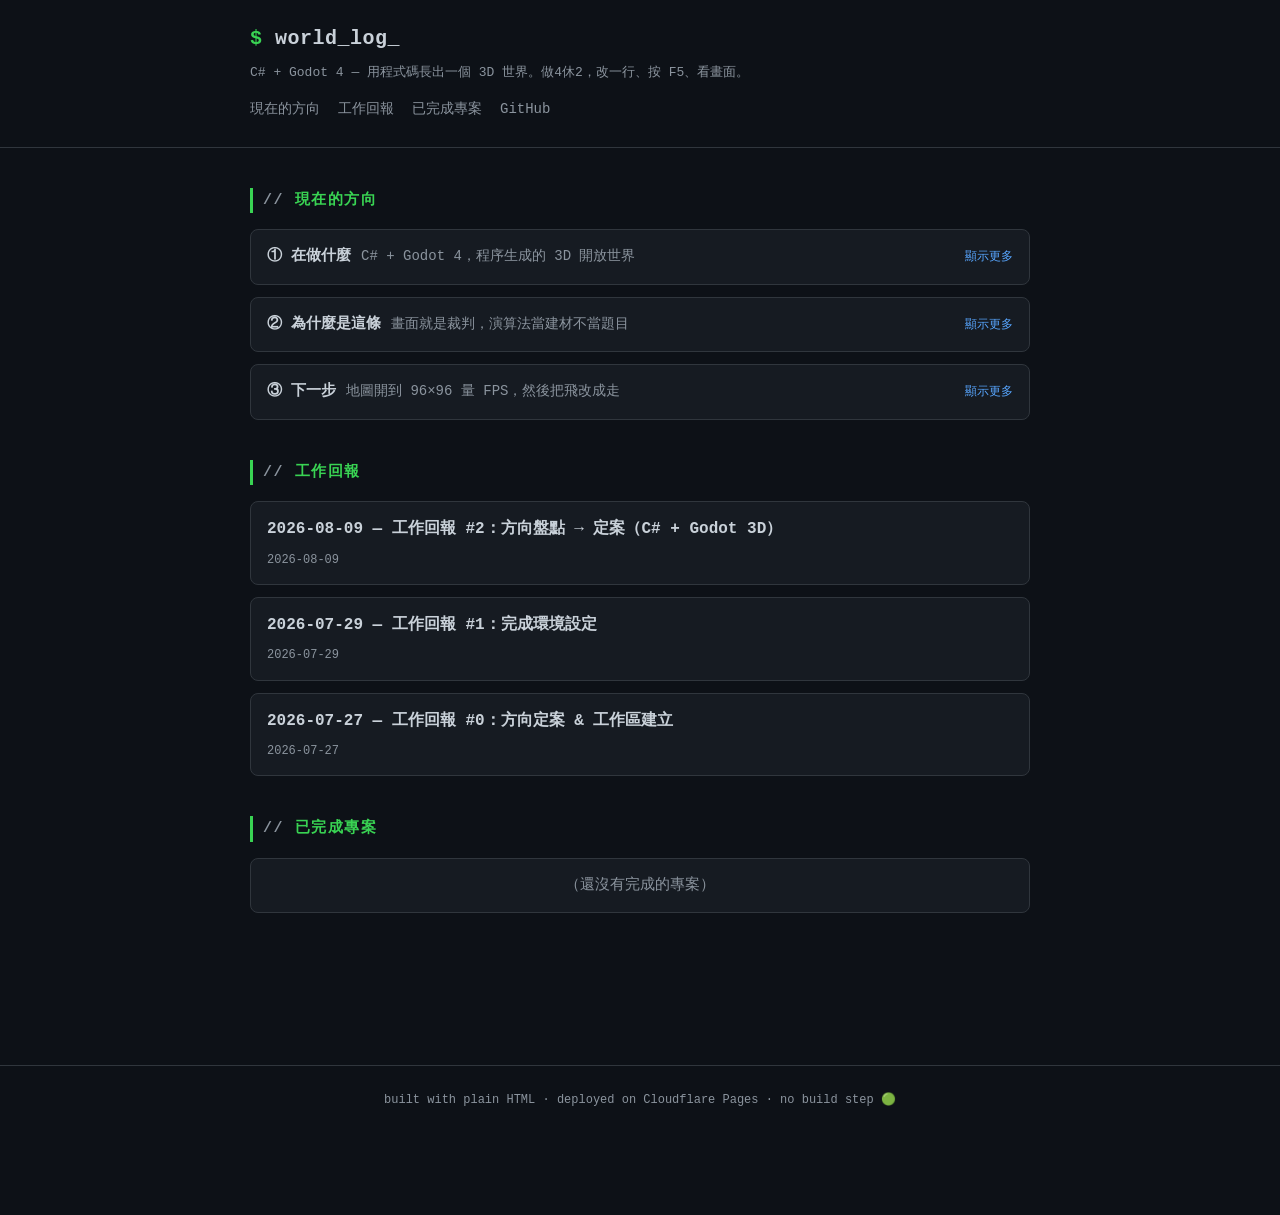
==== index.html @ 84ee912f "init: world_log 工作回報站" ====
<!DOCTYPE html>
<html lang="zh-Hant">
<head>
  <meta charset="utf-8">
  <meta name="viewport" content="width=device-width, initial-scale=1">
  <title>工作回報 · C# + Godot 3D</title>
  <meta name="description" content="C# + Godot 4 做程序生成的 3D 開放世界。做4休2，世界用程式碼長出來，改一行按 F5 就看得到。">
  <link rel="stylesheet" href="assets/style.css">
</head>
<body>

<header class="site">
  <div class="wrap">
    <a class="brand" href="index.html"><span class="prompt">$</span> world_log<span class="blink">_</span></a>
    <div class="tagline">C# + Godot 4 — 用程式碼長出一個 3D 世界。做4休2，改一行、按 F5、看畫面。</div>
    <nav class="site">
      <a href="#now">現在的方向</a>
      <a href="#weekly">工作回報</a>
      <a href="#writeups">已完成專案</a>
      <a href="https://github.com/anixwindy" target="_blank" rel="noopener">GitHub</a>
    </nav>
  </div>
</header>

<main class="wrap">

  <section id="now">
    <h2 class="section">現在的方向</h2>
    <ul class="posts">

      <li>
        <details>
          <summary>
            <span class="now-title">① 在做什麼</span>
            <span class="now-lead">C# + Godot 4，程序生成的 3D 開放世界</span>
          </summary>
          <div class="now-body">
            <div class="post-meta">
              <span class="date">2026-08-09 定案</span>
              <span class="tag">C#</span>
              <span class="tag">Godot 4.7</span>
              <span class="tag">程序生成</span>
            </div>
            <ul>
              <li>世界由程式碼生出來，不用滑鼠擺 —— 場景檔裡只有一個空節點，地形／光照全在 <code>_Ready()</code> 長出來</li>
              <li>日常只開 Visual Studio：寫 <code>World.cs</code> → F5 → 看畫面。Godot 只是被叫起來的執行檔</li>
              <li>目前進度：<code>FastNoiseLite</code> fBm 生成 32×32 地形、自由飛行相機、方向鍵即時轉太陽</li>
            </ul>
          </div>
        </details>
      </li>

      <li>
        <details>
          <summary>
            <span class="now-title">② 為什麼是這條</span>
            <span class="now-lead">畫面就是裁判，演算法當建材不當題目</span>
          </summary>
          <div class="now-body">
            <ul>
              <li><strong>3D 的視覺品質來自光照／材質／後處理，那是程式，不是手繪。</strong>對不會畫畫的人，3D 比 2D 友善</li>
              <li>程序生成是純演算法（噪聲、fBm、生態規則、尋路），但產出的是世界不是分數 —— 演算法當建材，不當題目</li>
              <li>數學自學「沒有裁判」的問題在這裡自動消失：<strong>畫面就是裁判</strong>，跑不跑得動、好不好看，眼睛直接判</li>
            </ul>
          </div>
        </details>
      </li>

      <li>
        <details>
          <summary>
            <span class="now-title">③ 下一步</span>
            <span class="now-lead">地圖開到 96×96 量 FPS，然後把飛改成走</span>
          </summary>
          <div class="now-body">
            <ul>
              <li>地圖從 32×32 開到 96×96，量 FPS。<strong>預期會卡 —— 先感受一次「變慢」，之後學最佳化才有意義</strong></li>
              <li>卡了就把 1024 個獨立 <code>MeshInstance3D</code> 換成 <code>MultiMeshInstance3D</code>，改前／改後 FPS 記進差分帳本</li>
              <li>把「飛」換成「走」：加 <code>CharacterBody3D</code> + 碰撞，變成真的站在地形上的第一人稱</li>
            </ul>
          </div>
        </details>
      </li>

    </ul>
  </section>

  <section id="weekly">
    <h2 class="section">工作回報</h2>
    <ul class="posts" id="weekly-list">
      <li class="status">載入中…</li>
    </ul>
  </section>

  <section id="writeups">
    <h2 class="section">已完成專案</h2>
    <ul class="posts" id="writeup-list">
      <li class="status">載入中…</li>
    </ul>
  </section>

</main>

<footer class="site">
  <div class="wrap">built with plain HTML · deployed on Cloudflare Pages · no build step 🟢</div>
</footer>

<script src="assets/app.js"></script>
</body>
</html>
---- assets/style.css ----
/* ---- 主題變數 ---- */
:root {
  --bg:        #0d1117;
  --bg-soft:   #161b22;
  --border:    #30363d;
  --fg:        #c9d1d9;
  --fg-dim:    #8b949e;
  --accent:    #39d353;   /* 終端綠 */
  --accent-2:  #58a6ff;   /* 連結藍 */
  --danger:    #f85149;
  --mono: ui-monospace, "Cascadia Code", "JetBrains Mono", "Consolas", monospace;
}

* { box-sizing: border-box; }

html { scroll-behavior: smooth; }

body {
  margin: 0;
  background: var(--bg);
  color: var(--fg);
  font-family: var(--mono);
  line-height: 1.7;
  font-size: 15px;
  -webkit-font-smoothing: antialiased;
}

.wrap {
  max-width: 820px;
  margin: 0 auto;
  padding: 0 20px 80px;
}

/* ---- 頁首 ---- */
header.site {
  border-bottom: 1px solid var(--border);
  margin-bottom: 32px;
  padding: 22px 0;
}
header.site .wrap { padding-bottom: 0; }
.brand {
  font-size: 20px;
  font-weight: 700;
  color: var(--fg);
  text-decoration: none;
  letter-spacing: .5px;
}
.brand .prompt { color: var(--accent); }
.tagline { color: var(--fg-dim); font-size: 13px; margin-top: 6px; }
nav.site { margin-top: 14px; display: flex; gap: 18px; flex-wrap: wrap; }
nav.site a {
  color: var(--fg-dim);
  text-decoration: none;
  font-size: 14px;
  padding-bottom: 2px;
  border-bottom: 1px solid transparent;
}
nav.site a:hover { color: var(--accent); border-bottom-color: var(--accent); }

/* ---- 區塊標題 ---- */
h2.section {
  color: var(--accent);
  font-size: 15px;
  text-transform: uppercase;
  letter-spacing: 1.5px;
  border-left: 3px solid var(--accent);
  padding-left: 10px;
  margin: 40px 0 16px;
}
h2.section::before { content: "// "; color: var(--fg-dim); }

/* ---- 文章清單 ---- */
ul.posts { list-style: none; padding: 0; margin: 0; }
ul.posts li {
  border: 1px solid var(--border);
  border-radius: 8px;
  background: var(--bg-soft);
  padding: 14px 16px;
  margin-bottom: 12px;
  transition: border-color .15s, transform .1s;
}
ul.posts li:hover { border-color: var(--accent-2); transform: translateX(3px); }
ul.posts a { color: var(--fg); text-decoration: none; font-weight: 600; font-size: 16px; }
ul.posts a:hover { color: var(--accent-2); }
.post-meta { color: var(--fg-dim); font-size: 12px; margin-top: 6px; display: flex; gap: 10px; flex-wrap: wrap; }
.tag {
  background: rgba(57,211,83,.12);
  color: var(--accent);
  border: 1px solid rgba(57,211,83,.3);
  border-radius: 4px;
  padding: 1px 7px;
  font-size: 11px;
}
.date { font-variant-numeric: tabular-nums; }

/* ---- 文章內文（markdown 渲染後） ---- */
article.post h1 { font-size: 26px; color: var(--fg); border-bottom: 1px solid var(--border); padding-bottom: 10px; }
article.post h2 { font-size: 20px; color: var(--accent); margin-top: 34px; }
article.post h3 { font-size: 16px; color: var(--accent-2); }
article.post a { color: var(--accent-2); }
article.post p, article.post li { color: var(--fg); }
article.post code {
  background: var(--bg-soft);
  border: 1px solid var(--border);
  border-radius: 4px;
  padding: 1px 6px;
  font-size: 13px;
}
article.post pre {
  background: #010409;
  border: 1px solid var(--border);
  border-radius: 8px;
  padding: 16px;
  overflow-x: auto;
}
article.post pre code { background: none; border: none; padding: 0; font-size: 13px; line-height: 1.6; }
article.post blockquote {
  border-left: 3px solid var(--fg-dim);
  margin: 16px 0;
  padding: 4px 16px;
  color: var(--fg-dim);
  background: var(--bg-soft);
  border-radius: 0 6px 6px 0;
}
article.post table { border-collapse: collapse; width: 100%; margin: 16px 0; font-size: 14px; }
article.post th, article.post td { border: 1px solid var(--border); padding: 8px 12px; text-align: left; }
article.post th { background: var(--bg-soft); color: var(--accent); }
article.post hr { border: none; border-top: 1px solid var(--border); margin: 32px 0; }
article.post img { max-width: 100%; border-radius: 6px; }

.back { display: inline-block; margin-bottom: 24px; color: var(--fg-dim); text-decoration: none; font-size: 14px; }
.back:hover { color: var(--accent); }

/* ---- 載入 / 錯誤狀態 ---- */
.status { color: var(--fg-dim); padding: 40px 0; text-align: center; }
.status.error { color: var(--danger); }

/* ---- 現在的方向（收合，用原生 details，零 JS） ---- */
#now summary {
  list-style: none;                 /* 拿掉瀏覽器預設三角形 */
  cursor: pointer;
  display: flex;
  align-items: baseline;
  gap: 10px;
  flex-wrap: wrap;
}
#now summary::-webkit-details-marker { display: none; }
#now summary::after {
  content: "顯示更多";
  margin-left: auto;
  color: var(--accent-2);
  font-size: 12px;
  white-space: nowrap;
}
#now details[open] summary::after { content: "收合"; }

.now-title { color: var(--fg); font-weight: 700; font-size: 15px; white-space: nowrap; }
.now-lead  { color: var(--fg-dim); font-size: 14px; }

.now-body { color: var(--fg-dim); font-size: 14px; margin-top: 12px; }
.now-body ul { margin: 8px 0 0; padding-left: 18px; }
.now-body li { margin-bottom: 5px; }
.now-body .post-meta { margin: 0 0 4px; }
.now-body code {
  background: var(--bg); border: 1px solid var(--border);
  border-radius: 4px; padding: 1px 5px; font-size: 12px; color: var(--accent);
}

/* ---- 頁尾 ---- */
footer.site { border-top: 1px solid var(--border); margin-top: 60px; padding: 24px 0; color: var(--fg-dim); font-size: 12px; text-align: center; }

.blink { animation: blink 1.1s step-end infinite; }
@keyframes blink { 50% { opacity: 0; } }
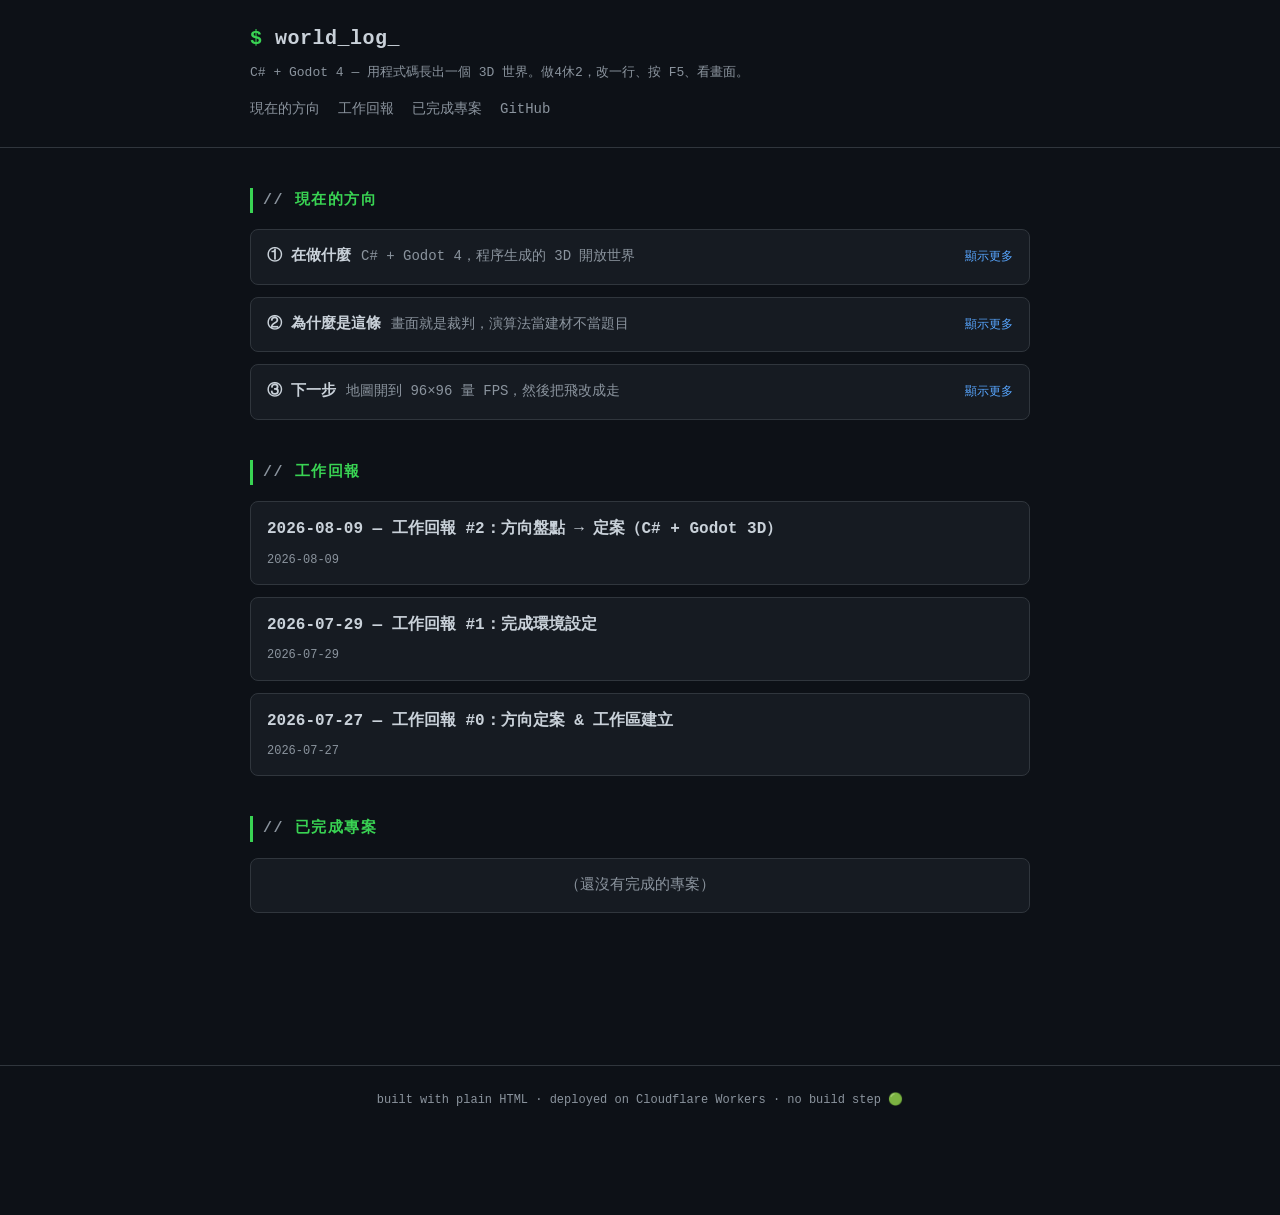
==== commit c5e92e2d: "site: 頁尾 Cloudflare Pages 改為 Workers Co-Authored-By: Claude Opus 5 (1M context) <noreply@anthropic.c" ====
--- a/index.html
+++ b/index.html
@@ -102,7 +102,7 @@
 </main>
 
 <footer class="site">
-  <div class="wrap">built with plain HTML · deployed on Cloudflare Pages · no build step 🟢</div>
+  <div class="wrap">built with plain HTML · deployed on Cloudflare Workers · no build step 🟢</div>
 </footer>
 
 <script src="assets/app.js"></script>
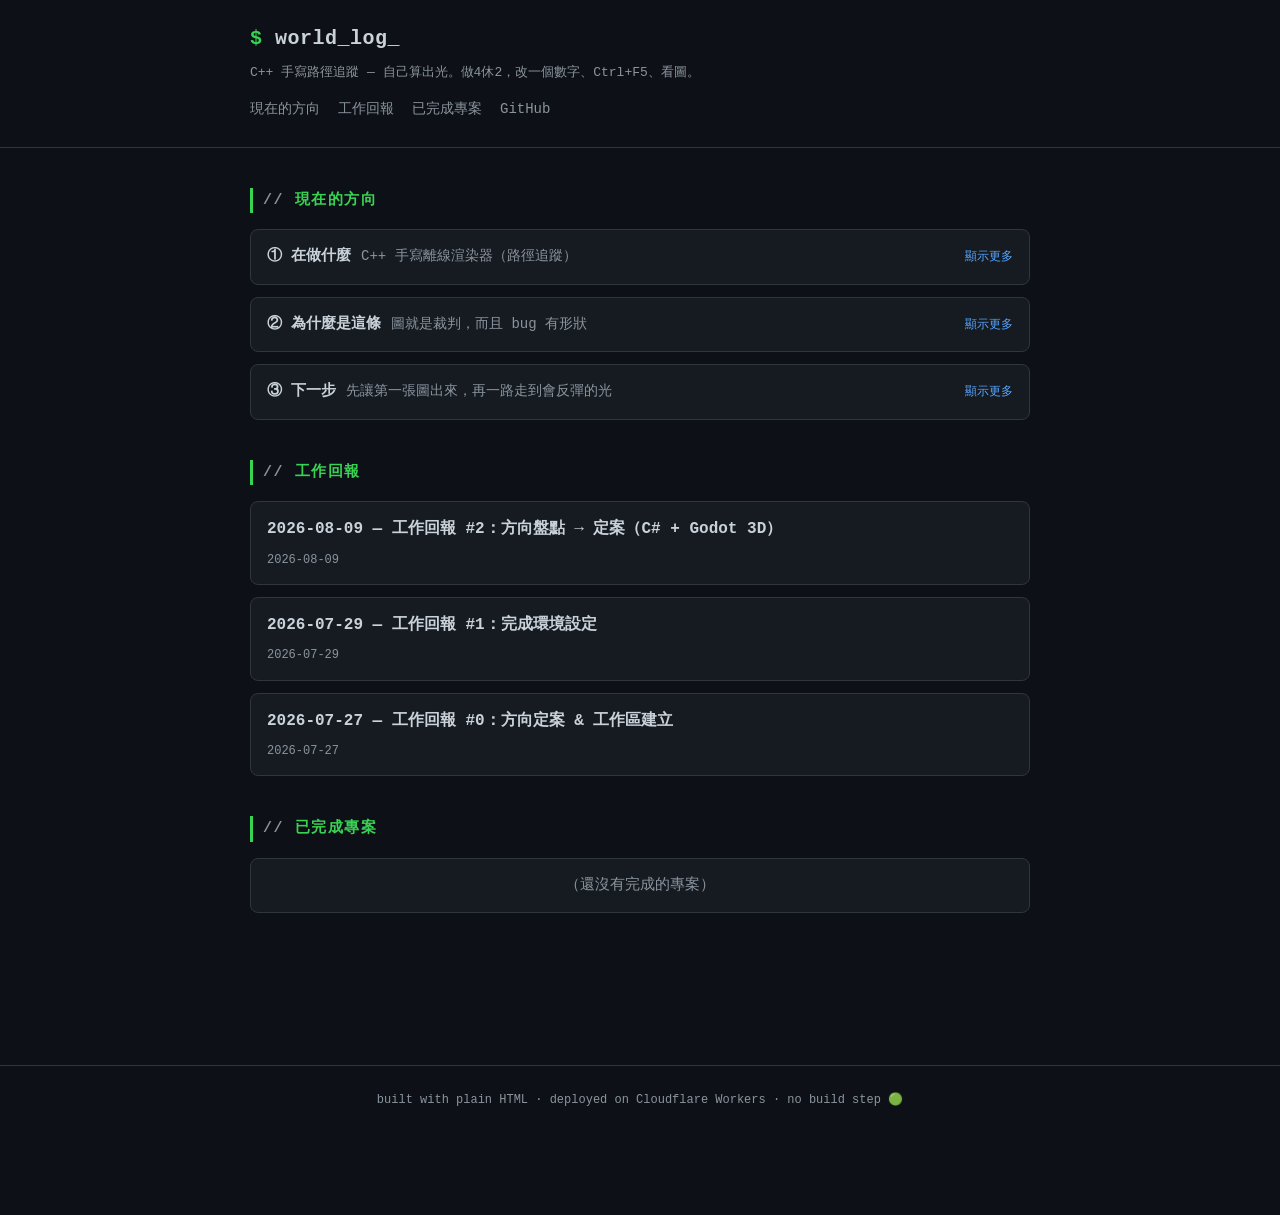
==== commit 74b7406e: "log: update 週五 2026/08/14" ====
--- a/index.html
+++ b/index.html
@@ -3,8 +3,8 @@
 <head>
   <meta charset="utf-8">
   <meta name="viewport" content="width=device-width, initial-scale=1">
-  <title>工作回報 · C# + Godot 3D</title>
-  <meta name="description" content="C# + Godot 4 做程序生成的 3D 開放世界。做4休2，世界用程式碼長出來，改一行按 F5 就看得到。">
+  <title>工作回報 · C++ 離線渲染</title>
+  <meta name="description" content="C++ 手寫路徑追蹤渲染器，自己算出光。做4休2，改一個數字、Ctrl+F5、看圖。">
   <link rel="stylesheet" href="assets/style.css">
 </head>
 <body>
@@ -12,7 +12,7 @@
 <header class="site">
   <div class="wrap">
     <a class="brand" href="index.html"><span class="prompt">$</span> world_log<span class="blink">_</span></a>
-    <div class="tagline">C# + Godot 4 — 用程式碼長出一個 3D 世界。做4休2，改一行、按 F5、看畫面。</div>
+    <div class="tagline">C++ 手寫路徑追蹤 — 自己算出光。做4休2，改一個數字、Ctrl+F5、看圖。</div>
     <nav class="site">
       <a href="#now">現在的方向</a>
       <a href="#weekly">工作回報</a>
@@ -32,19 +32,20 @@
         <details>
           <summary>
             <span class="now-title">① 在做什麼</span>
-            <span class="now-lead">C# + Godot 4，程序生成的 3D 開放世界</span>
+            <span class="now-lead">C++ 手寫離線渲染器（路徑追蹤）</span>
           </summary>
           <div class="now-body">
             <div class="post-meta">
-              <span class="date">2026-08-09 定案</span>
-              <span class="tag">C#</span>
-              <span class="tag">Godot 4.7</span>
-              <span class="tag">程序生成</span>
+              <span class="date">2026-08-14 定案</span>
+              <span class="tag">C++</span>
+              <span class="tag">路徑追蹤</span>
+              <span class="tag">離線渲染</span>
             </div>
             <ul>
-              <li>世界由程式碼生出來，不用滑鼠擺 —— 場景檔裡只有一個空節點，地形／光照全在 <code>_Ready()</code> 長出來</li>
-              <li>日常只開 Visual Studio：寫 <code>World.cs</code> → F5 → 看畫面。Godot 只是被叫起來的執行檔</li>
-              <li>目前進度：<code>FastNoiseLite</code> fBm 生成 32×32 地形、自由飛行相機、方向鍵即時轉太陽</li>
+              <li>一切都是自己寫的 —— 從 <code>main()</code> 開始，最外層迴圈是自己的 <code>for y / for x</code>。沒有引擎、沒有框架、沒有「等別人來呼叫我」</li>
+              <li>零依賴 —— 一個 <code>.cpp</code> 加一個單檔頭圖片輸出庫。不裝 CMake、不裝 vcpkg，一次只加一樣東西</li>
+              <li>日常只開 Visual Studio：寫 <code>Renderer.cpp</code> → <code>Ctrl+F5</code> → 看 <code>out.png</code></li>
+              <li>目前進度：環境架設中，第一張圖還沒出來</li>
             </ul>
           </div>
         </details>
@@ -54,13 +55,14 @@
         <details>
           <summary>
             <span class="now-title">② 為什麼是這條</span>
-            <span class="now-lead">畫面就是裁判，演算法當建材不當題目</span>
+            <span class="now-lead">圖就是裁判，而且 bug 有形狀</span>
           </summary>
           <div class="now-body">
             <ul>
-              <li><strong>3D 的視覺品質來自光照／材質／後處理，那是程式，不是手繪。</strong>對不會畫畫的人，3D 比 2D 友善</li>
-              <li>程序生成是純演算法（噪聲、fBm、生態規則、尋路），但產出的是世界不是分數 —— 演算法當建材，不當題目</li>
-              <li>數學自學「沒有裁判」的問題在這裡自動消失：<strong>畫面就是裁判</strong>，跑不跑得動、好不好看，眼睛直接判</li>
+              <li><strong>語言優先。</strong>C++ 是所有語言裡最喜歡的一個。排斥 C# 的真正原因是儀式性語法，還有「主迴圈不屬於自己」—— <code>_Ready()</code> 是引擎呼叫你，不是你在跑</li>
+              <li><strong>bug 有形狀。</strong>太暗＝少了 gamma；表面黑點＝射線自交；孤立亮點＝高變異數路徑；顏色整個翻掉＝RGB/BGR 寫反。<strong>錯誤可以用眼睛演繹，不必亂試</strong></li>
+              <li><strong>不做遊戲。</strong>離線渲染的主場是電影特效、動畫、工業與科學視覺化。它追求物理正確，一幀算幾小時也可以 —— 跟遊戲的 16 毫秒妥協文化是相反的價值觀</li>
+              <li><strong>又深又難，人又少。</strong>渲染方程式（Kajiya 1986）一行寫得完，整個領域四十年都在解它</li>
             </ul>
           </div>
         </details>
@@ -70,13 +72,13 @@
         <details>
           <summary>
             <span class="now-title">③ 下一步</span>
-            <span class="now-lead">地圖開到 96×96 量 FPS，然後把飛改成走</span>
+            <span class="now-lead">先讓第一張圖出來，再一路走到會反彈的光</span>
           </summary>
           <div class="now-body">
             <ul>
-              <li>地圖從 32×32 開到 96×96，量 FPS。<strong>預期會卡 —— 先感受一次「變慢」，之後學最佳化才有意義</strong></li>
-              <li>卡了就把 1024 個獨立 <code>MeshInstance3D</code> 換成 <code>MultiMeshInstance3D</code>，改前／改後 FPS 記進差分帳本</li>
-              <li>把「飛」換成「走」：加 <code>CharacterBody3D</code> + 碰撞，變成真的站在地形上的第一人稱</li>
+              <li>裝 VS 的 C++ 工作負載，跑出第一張 256×256 漸層 PNG。<strong>這一階不學渲染，只是確認「程式跑完 → 資料夾出現一張圖」這條路是通的</strong></li>
+              <li>射線與相機 → 球的求交 → 法線著色。驗收是「畫面中央出現一顆有立體感的彩色球」</li>
+              <li>真正的分水嶺在漫反射：<strong>第一次出現「沒有公式可以直接算，只能取樣很多次求平均」</strong>。柔和陰影跟地面滲上來的顏色，沒有任何一行程式碼在算它們 —— 它們自己長出來</li>
             </ul>
           </div>
         </details>
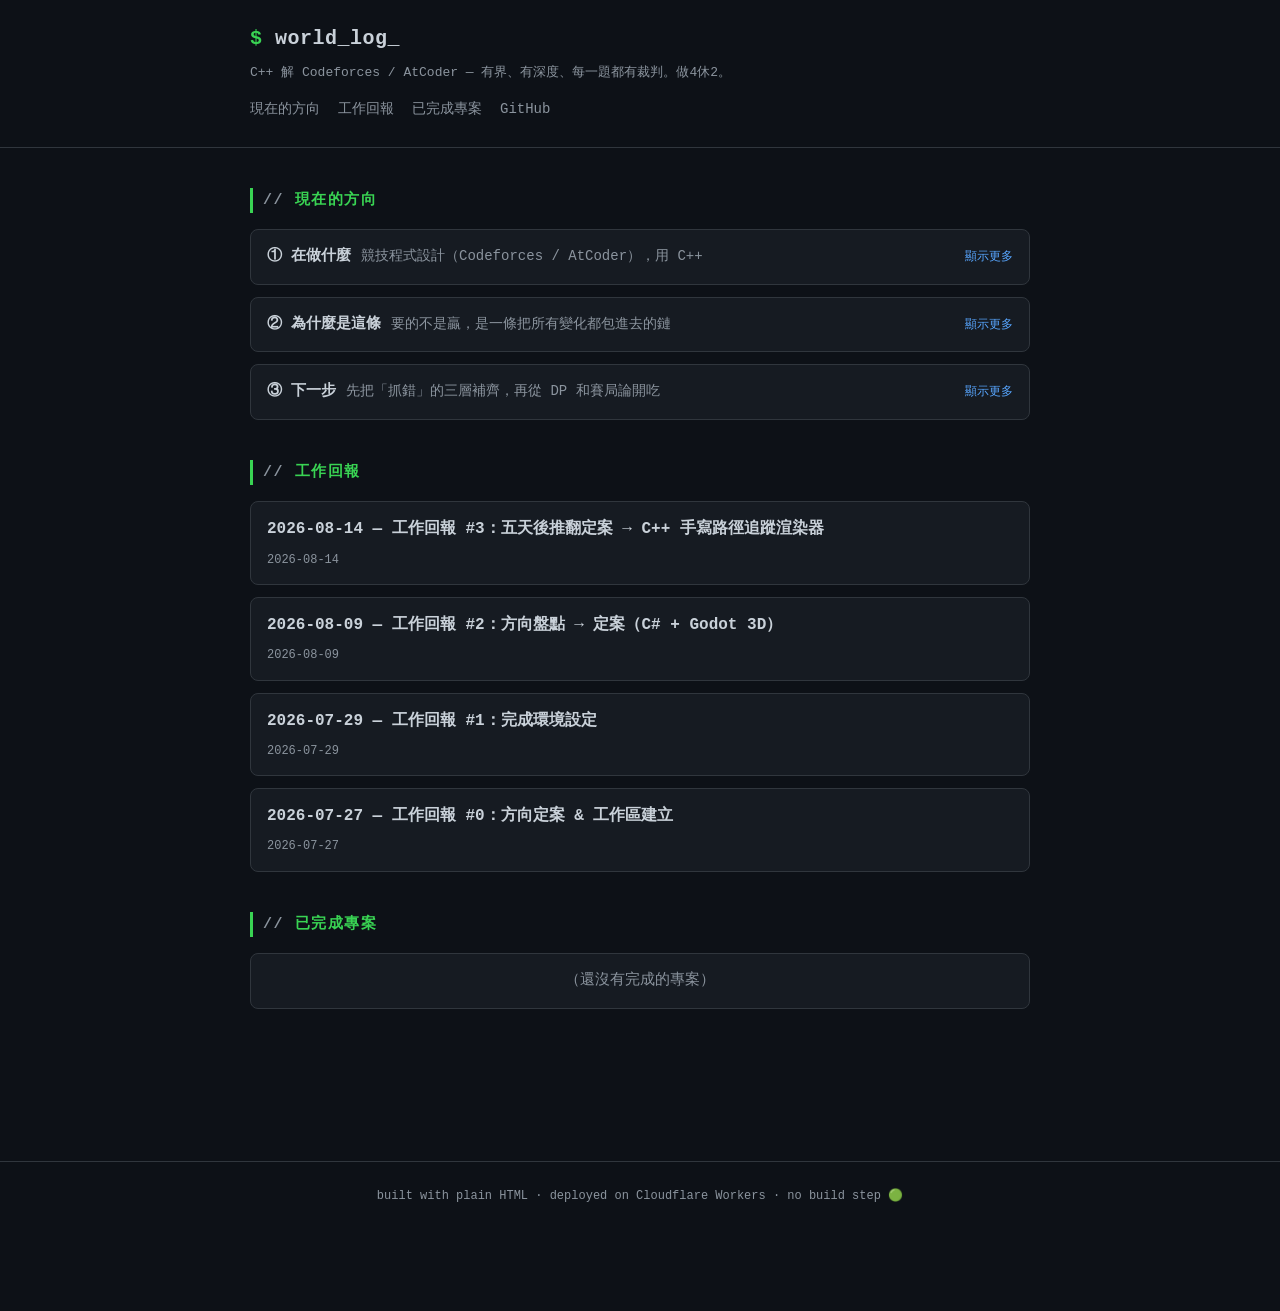
==== commit be0cecd7: "log: update 週四 2026/08/20" ====
--- a/index.html
+++ b/index.html
@@ -3,8 +3,8 @@
 <head>
   <meta charset="utf-8">
   <meta name="viewport" content="width=device-width, initial-scale=1">
-  <title>工作回報 · C++ 離線渲染</title>
-  <meta name="description" content="C++ 手寫路徑追蹤渲染器，自己算出光。做4休2，改一個數字、Ctrl+F5、看圖。">
+  <title>工作回報 · 競技程式設計</title>
+  <meta name="description" content="C++ 解 Codeforces / AtCoder。有界、有深度、每一題都有裁判。做4休2，一題一個檔，sample 綠了才算完。">
   <link rel="stylesheet" href="assets/style.css">
 </head>
 <body>
@@ -12,7 +12,7 @@
 <header class="site">
   <div class="wrap">
     <a class="brand" href="index.html"><span class="prompt">$</span> world_log<span class="blink">_</span></a>
-    <div class="tagline">C++ 手寫路徑追蹤 — 自己算出光。做4休2，改一個數字、Ctrl+F5、看圖。</div>
+    <div class="tagline">C++ 解 Codeforces / AtCoder — 有界、有深度、每一題都有裁判。做4休2。</div>
     <nav class="site">
       <a href="#now">現在的方向</a>
       <a href="#weekly">工作回報</a>
@@ -32,20 +32,21 @@
         <details>
           <summary>
             <span class="now-title">① 在做什麼</span>
-            <span class="now-lead">C++ 手寫離線渲染器（路徑追蹤）</span>
+            <span class="now-lead">競技程式設計（Codeforces / AtCoder），用 C++</span>
           </summary>
           <div class="now-body">
             <div class="post-meta">
-              <span class="date">2026-08-14 定案</span>
-              <span class="tag">C++</span>
-              <span class="tag">路徑追蹤</span>
-              <span class="tag">離線渲染</span>
+              <span class="date">2026-08-20 定案</span>
+              <span class="tag">C++20</span>
+              <span class="tag">Codeforces</span>
+              <span class="tag">AtCoder</span>
+              <span class="tag">演算法</span>
             </div>
             <ul>
-              <li>一切都是自己寫的 —— 從 <code>main()</code> 開始，最外層迴圈是自己的 <code>for y / for x</code>。沒有引擎、沒有框架、沒有「等別人來呼叫我」</li>
-              <li>零依賴 —— 一個 <code>.cpp</code> 加一個單檔頭圖片輸出庫。不裝 CMake、不裝 vcpkg，一次只加一樣東西</li>
-              <li>日常只開 Visual Studio：寫 <code>Renderer.cpp</code> → <code>Ctrl+F5</code> → 看 <code>out.png</code></li>
-              <li>目前進度：環境架設中，第一張圖還沒出來</li>
+              <li><strong>有界。</strong>一題就是一題 —— 有輸入、有輸出、有標準答案。不像開放式專案那樣沒有邊，做到哪算哪</li>
+              <li><strong>一題一個檔。</strong><code>001.cpp</code>、<code>002.cpp</code>… 丟進資料夾就自動變成一個獨立執行檔，不用管建置設定</li>
+              <li><strong>零安裝。</strong>CLion ＋ MSYS2 的 <code>g++ 15.2</code>，全部是現成的。<code>CMakeLists.txt</code> 上面六個旋鈕，其餘不用碰</li>
+              <li>目前進度：環境驗證完成，正在補「對拍」這一層。第一題還沒送出</li>
             </ul>
           </div>
         </details>
@@ -55,14 +56,14 @@
         <details>
           <summary>
             <span class="now-title">② 為什麼是這條</span>
-            <span class="now-lead">圖就是裁判，而且 bug 有形狀</span>
+            <span class="now-lead">要的不是贏，是一條把所有變化都包進去的鏈</span>
           </summary>
           <div class="now-body">
             <ul>
-              <li><strong>語言優先。</strong>C++ 是所有語言裡最喜歡的一個。排斥 C# 的真正原因是儀式性語法，還有「主迴圈不屬於自己」—— <code>_Ready()</code> 是引擎呼叫你，不是你在跑</li>
-              <li><strong>bug 有形狀。</strong>太暗＝少了 gamma；表面黑點＝射線自交；孤立亮點＝高變異數路徑；顏色整個翻掉＝RGB/BGR 寫反。<strong>錯誤可以用眼睛演繹，不必亂試</strong></li>
-              <li><strong>不做遊戲。</strong>離線渲染的主場是電影特效、動畫、工業與科學視覺化。它追求物理正確，一幀算幾小時也可以 —— 跟遊戲的 16 毫秒妥協文化是相反的價值觀</li>
-              <li><strong>又深又難，人又少。</strong>渲染方程式（Kajiya 1986）一行寫得完，整個領域四十年都在解它</li>
+              <li><strong>「鏈」。</strong>從初始狀態出發、把對手每一種回應都吸收進去、最終收束到我要的終局的那條路徑。爐石的 OTK combo、西洋棋的開局準備、1A2B 的每一次猜測 —— 都是同一個結構。在賽局論裡它有精確的名字：<strong>必勝策略</strong></li>
+              <li><strong>所以偏食是可預測的。</strong>DP（<code>f[i]</code> 由 <code>f[i-1]</code> 決定）、構造題、賽局論 —— 這三類本身就是鏈，適配度極高。線段樹那種「維護一坨東西」的題大概會覺得無聊，這一點先寫下來，之後再看準不準</li>
+              <li><strong>驗收零歧義。</strong>綠燈或紅燈，沒有「還行吧」。這正是上一條路（離線渲染）缺的東西 —— 圖好不好看是主觀的，AC 不是</li>
+              <li><strong>語言沒變。</strong>三次改方向，C++ 是唯一沒動過的那一項。這次也一樣</li>
             </ul>
           </div>
         </details>
@@ -72,13 +73,14 @@
         <details>
           <summary>
             <span class="now-title">③ 下一步</span>
-            <span class="now-lead">先讓第一張圖出來，再一路走到會反彈的光</span>
+            <span class="now-lead">先把「抓錯」的三層補齊，再從 DP 和賽局論開吃</span>
           </summary>
           <div class="now-body">
             <ul>
-              <li>裝 VS 的 C++ 工作負載，跑出第一張 256×256 漸層 PNG。<strong>這一階不學渲染，只是確認「程式跑完 → 資料夾出現一張圖」這條路是通的</strong></li>
-              <li>射線與相機 → 球的求交 → 法線著色。驗收是「畫面中央出現一顆有立體感的彩色球」</li>
-              <li>真正的分水嶺在漫反射：<strong>第一次出現「沒有公式可以直接算，只能取樣很多次求平均」</strong>。柔和陰影跟地面滲上來的顏色，沒有任何一行程式碼在算它們 —— 它們自己長出來</li>
+              <li><strong>L1 已備妥：</strong><code>-D_GLIBCXX_DEBUG</code> 讓 <code>vector</code> 越界直接報行號；<code>-ftrapv</code> 讓 <code>int</code> 溢位直接中止，不再印出一個看似正確的錯答案。<strong>這台機器沒有 sanitizer（MinGW 不附 <code>libasan</code>），所以用這兩個補</strong></li>
+              <li><strong>L2 還沒做，這是下一件事：</strong>對拍 —— 寫一個一定對但很慢的暴力版，跟正解比對隨機測資。<strong>L1 抓的是「寫錯了」，L2 抓的是「想錯了」，而後者才是 WA 的大宗</strong></li>
+              <li><strong>然後開吃：</strong>先 DP、再賽局論（Nim、SG 函數）。賽局論的整個內容就是「證明我的鏈涵蓋對手所有變化」—— 那根本是照著偏好寫的</li>
+              <li><strong>帶一個儀表板上路：</strong><code>N10</code> = 每 10 題學到幾個新名字。題庫不會空，但驚訝會空 —— 這個數字掉到 0.5 以下時就該轉型，而不是硬撐到膩</li>
             </ul>
           </div>
         </details>
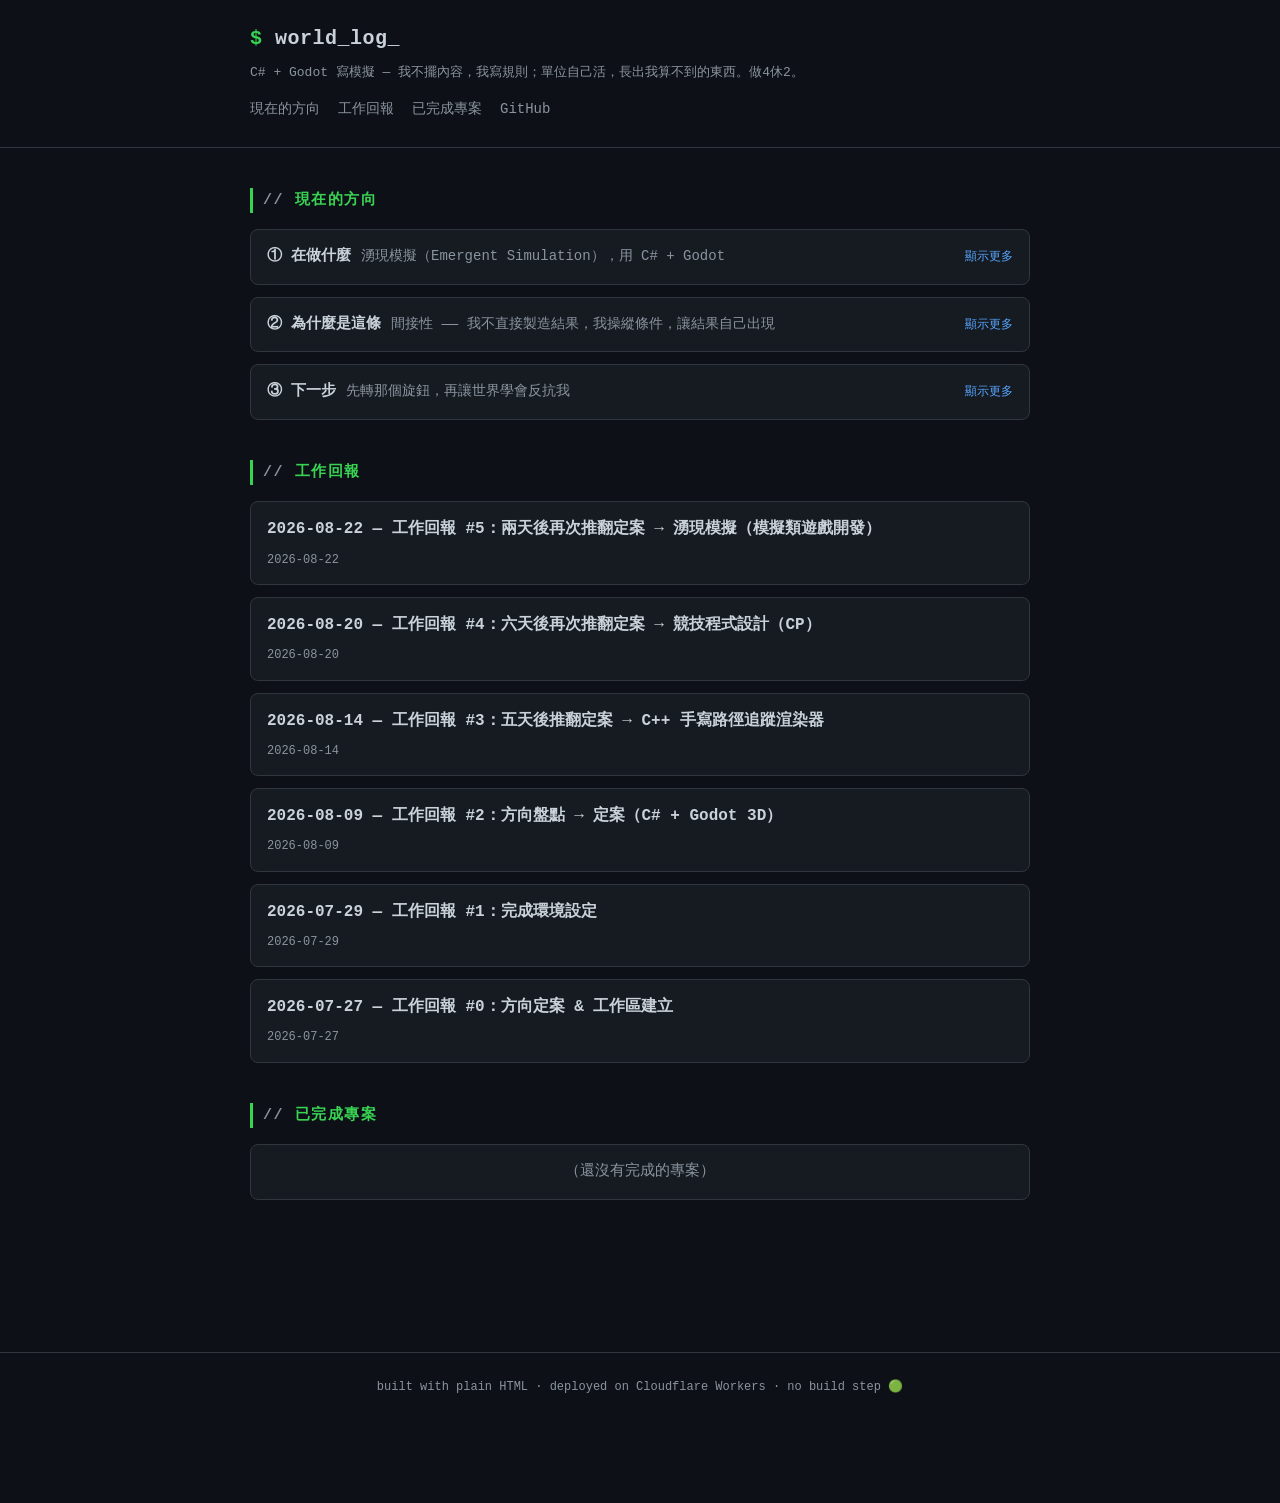
==== commit ee643e1f: "log: update 週日 2026/08/23" ====
--- a/index.html
+++ b/index.html
@@ -3,8 +3,8 @@
 <head>
   <meta charset="utf-8">
   <meta name="viewport" content="width=device-width, initial-scale=1">
-  <title>工作回報 · 競技程式設計</title>
-  <meta name="description" content="C++ 解 Codeforces / AtCoder。有界、有深度、每一題都有裁判。做4休2，一題一個檔，sample 綠了才算完。">
+  <title>工作回報 · 湧現模擬</title>
+  <meta name="description" content="用 C# + Godot 寫模擬：不擺內容，只寫規則，讓一堆自主單位在規則下自己活，長出算不到的東西。做4休2。">
   <link rel="stylesheet" href="assets/style.css">
 </head>
 <body>
@@ -12,7 +12,7 @@
 <header class="site">
   <div class="wrap">
     <a class="brand" href="index.html"><span class="prompt">$</span> world_log<span class="blink">_</span></a>
-    <div class="tagline">C++ 解 Codeforces / AtCoder — 有界、有深度、每一題都有裁判。做4休2。</div>
+    <div class="tagline">C# + Godot 寫模擬 — 我不擺內容，我寫規則；單位自己活，長出我算不到的東西。做4休2。</div>
     <nav class="site">
       <a href="#now">現在的方向</a>
       <a href="#weekly">工作回報</a>
@@ -32,21 +32,22 @@
         <details>
           <summary>
             <span class="now-title">① 在做什麼</span>
-            <span class="now-lead">競技程式設計（Codeforces / AtCoder），用 C++</span>
+            <span class="now-lead">湧現模擬（Emergent Simulation），用 C# + Godot</span>
           </summary>
           <div class="now-body">
             <div class="post-meta">
-              <span class="date">2026-08-20 定案</span>
-              <span class="tag">C++20</span>
-              <span class="tag">Codeforces</span>
-              <span class="tag">AtCoder</span>
-              <span class="tag">演算法</span>
+              <span class="date">2026-08-22 定案</span>
+              <span class="tag">C#</span>
+              <span class="tag">Godot 4.7.2</span>
+              <span class="tag">模擬</span>
+              <span class="tag">湧現</span>
             </div>
             <ul>
-              <li><strong>有界。</strong>一題就是一題 —— 有輸入、有輸出、有標準答案。不像開放式專案那樣沒有邊，做到哪算哪</li>
-              <li><strong>一題一個檔。</strong><code>001.cpp</code>、<code>002.cpp</code>… 丟進資料夾就自動變成一個獨立執行檔，不用管建置設定</li>
-              <li><strong>零安裝。</strong>CLion ＋ MSYS2 的 <code>g++ 15.2</code>，全部是現成的。<code>CMakeLists.txt</code> 上面六個旋鈕，其餘不用碰</li>
-              <li>目前進度：環境驗證完成，正在補「對拍」這一層。第一題還沒送出</li>
+              <li><strong>一句話：我不擺內容，我寫規則</strong> —— 一堆自主單位在規則下自己活，長出我算不到的東西</li>
+              <li><strong>第一個系統：蟻群覓食。</strong>300 隻蟲，三條<em>在地</em>規則（每隻蟲只看得到自己周圍 34 px），我唯一能做的事是放食物，<strong>不能命令任何一隻蟲</strong></li>
+              <li><strong>結果是蟲道。</strong>沒有任何一行程式碼寫著「形成蟲道」。更意外的是<strong>改道</strong> —— 近的那堆吃完後，蟲群自己把主要路線搬到遠的那堆去，那個決策是費洛蒙衰減造成的，沒有程式碼指揮</li>
+              <li><strong>量化過了：</strong>三條規則全開，35 秒運回 569 顆（32.2 顆/秒）；關掉「跟費洛蒙走」那一條剩 204 顆（7.4 顆/秒）。<strong>2.8 倍的效率差來自六行程式碼</strong>，而那六行裡沒有一個字提到「合作」或「最佳化」</li>
+              <li><strong>零安裝。</strong>Visual Studio 2026 ＋ .NET 10 ＋ Godot 4.7.2 mono，全部現成。Godot 自帶 NuGet 套件，離線也能建置</li>
             </ul>
           </div>
         </details>
@@ -56,14 +57,14 @@
         <details>
           <summary>
             <span class="now-title">② 為什麼是這條</span>
-            <span class="now-lead">要的不是贏，是一條把所有變化都包進去的鏈</span>
+            <span class="now-lead">間接性 —— 我不直接製造結果，我操縱條件，讓結果自己出現</span>
           </summary>
           <div class="now-body">
             <ul>
-              <li><strong>「鏈」。</strong>從初始狀態出發、把對手每一種回應都吸收進去、最終收束到我要的終局的那條路徑。爐石的 OTK combo、西洋棋的開局準備、1A2B 的每一次猜測 —— 都是同一個結構。在賽局論裡它有精確的名字：<strong>必勝策略</strong></li>
-              <li><strong>所以偏食是可預測的。</strong>DP（<code>f[i]</code> 由 <code>f[i-1]</code> 決定）、構造題、賽局論 —— 這三類本身就是鏈，適配度極高。線段樹那種「維護一坨東西」的題大概會覺得無聊，這一點先寫下來，之後再看準不準</li>
-              <li><strong>驗收零歧義。</strong>綠燈或紅燈，沒有「還行吧」。這正是上一條路（離線渲染）缺的東西 —— 圖好不好看是主觀的，AC 不是</li>
-              <li><strong>語言沒變。</strong>三次改方向，C++ 是唯一沒動過的那一項。這次也一樣</li>
+              <li><strong>決定性的一筆資料來自星海爭霸。</strong>我知道快攻和中期換家能上黃金白金，我選擇不拿，用蟲族 macro 待在青銅 N 年 —— 因為 macro 是間接的：顧經濟、注卵，<strong>軍隊自己長出來</strong>。這是所有資料裡唯一一筆「知道有更好的選項、算得出價差、然後選擇不拿」</li>
+              <li><strong>它跟另外四個 7–11 年的嗜好是同一句話</strong>（爐石牧師 74%、MOBA 只玩一隻控制英雄、羽球只單打、單車只跑山）。差別在於：前四個只證明我<em>喜歡</em>間接型，星海證明我<strong>寧可輸兩三個段位也要待在間接位</strong></li>
+              <li><strong>它同時解釋了四次失敗。</strong>粒子系統（設重力／阻力，世界自己跑）✅ 贏；raytrace（一條光線 → 一個顏色，一對一）❌ 六天；排序視覺化 ❌；競技程式設計（想出解法 → AC，一對一）❌ 兩天。<strong>共同點：後三個都沒有任何東西在自己活</strong></li>
+              <li><strong>所以得到一條可以拿來擋掉未來提案的規則：</strong>只要「輸出 = 我輸入的直接函數」，這條線就會死。排任何東西之前先問一句 —— <strong>有沒有東西在自己活？</strong></li>
             </ul>
           </div>
         </details>
@@ -73,14 +74,15 @@
         <details>
           <summary>
             <span class="now-title">③ 下一步</span>
-            <span class="now-lead">先把「抓錯」的三層補齊，再從 DP 和賽局論開吃</span>
+            <span class="now-lead">先轉那個旋鈕，再讓世界學會反抗我</span>
           </summary>
           <div class="now-body">
             <ul>
-              <li><strong>L1 已備妥：</strong><code>-D_GLIBCXX_DEBUG</code> 讓 <code>vector</code> 越界直接報行號；<code>-ftrapv</code> 讓 <code>int</code> 溢位直接中止，不再印出一個看似正確的錯答案。<strong>這台機器沒有 sanitizer（MinGW 不附 <code>libasan</code>），所以用這兩個補</strong></li>
-              <li><strong>L2 還沒做，這是下一件事：</strong>對拍 —— 寫一個一定對但很慢的暴力版，跟正解比對隨機測資。<strong>L1 抓的是「寫錯了」，L2 抓的是「想錯了」，而後者才是 WA 的大宗</strong></li>
-              <li><strong>然後開吃：</strong>先 DP、再賽局論（Nim、SG 函數）。賽局論的整個內容就是「證明我的鏈涵蓋對手所有變化」—— 那根本是照著偏好寫的</li>
-              <li><strong>帶一個儀表板上路：</strong><code>N10</code> = 每 10 題學到幾個新名字。題庫不會空，但驚訝會空 —— 這個數字掉到 0.5 以下時就該轉型，而不是硬撐到膩</li>
+              <li><strong>轉 <code>Decay</code>（費洛蒙衰減率）。</strong>太小 → 蟲道永遠不消失，食物早就吃完了蟲還在跑舊路；太大 → 蟲道還沒成形就沒了。<strong>它就是「探索 vs 利用」的旋鈕</strong>，那個甜點要用眼睛找</li>
+              <li><strong>然後加天敵。</strong>五隻蜘蛛、兩條規則。預期會看到蜘蛛<em>自己</em>沿著蟲道巡邏 —— 不是因為有人寫「沿蟲道巡邏」，而是因為蟲道上蟲最多</li>
+              <li><strong>而那是一場提前小考。</strong>這條路真正的生死關在第三年：<strong>怎麼造一個我控制不住的世界</strong>。我在星海當上帝爽，是因為對手不受我控制；自己寫的模擬沒有對手，跑三次就看穿了 —— 這就是 Factorio 要有蟲族、RimWorld 要有 story teller、Dwarf Fortress 座右銘是 "Losing is Fun" 的原因</li>
+              <li><strong>帶一個儀表板上路：</strong><code>E10</code> = 每做完 10 個系統，有幾個「跑出我沒預期的東西」。<strong>連續三個「無」就是紅色警報</strong>，代表我已經能預測自己的系統了</li>
+              <li><strong>誠實的但書：</strong>五次定案平均壽命 6.5 天，而且每一次都伴隨一份規劃文件。所以真正的證據不是文件寫了幾份，是筆記裡「意外」那一欄有沒有累積</li>
             </ul>
           </div>
         </details>
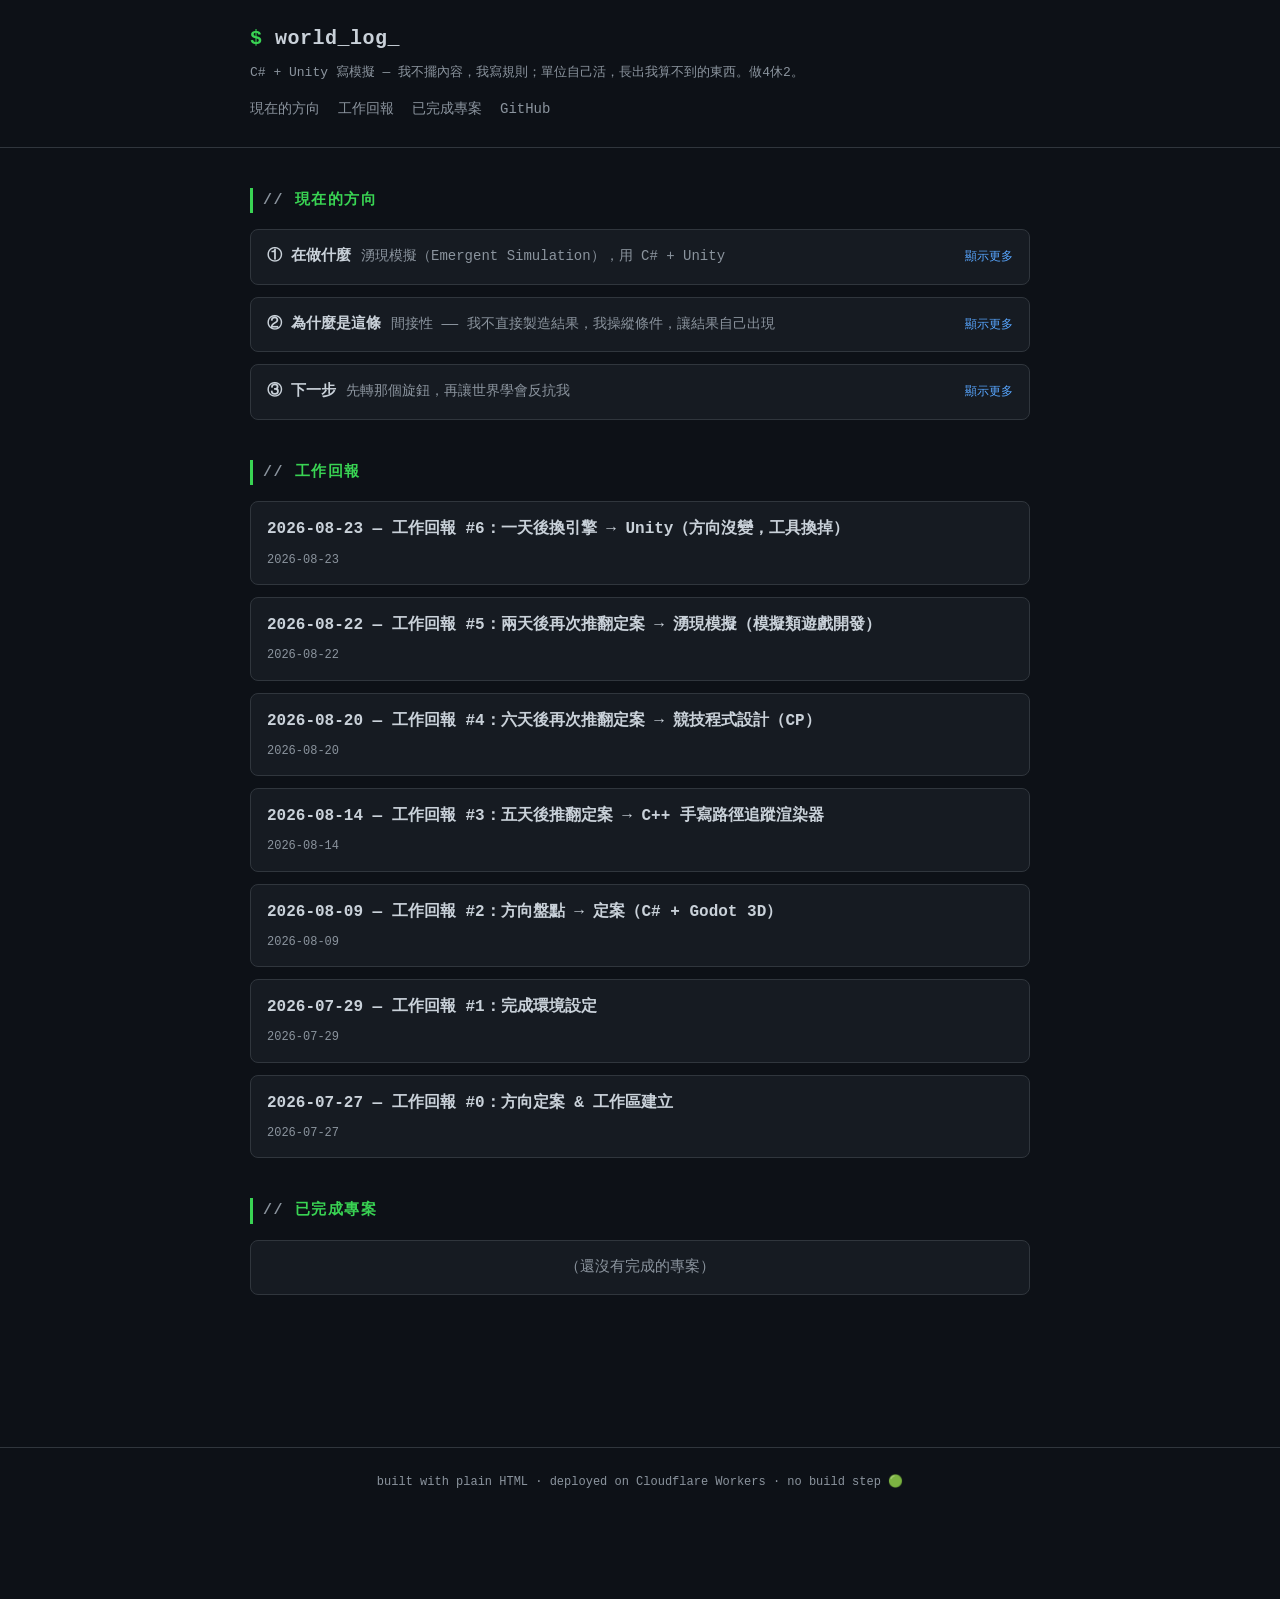
==== commit 4666df85: "log: 工作回報 #6 —— 換引擎 Godot → Unity（方向不變） Co-Authored-By: Claude Opus 5 (1M context) <noreply@anthropi" ====
--- a/index.html
+++ b/index.html
@@ -4,7 +4,7 @@
   <meta charset="utf-8">
   <meta name="viewport" content="width=device-width, initial-scale=1">
   <title>工作回報 · 湧現模擬</title>
-  <meta name="description" content="用 C# + Godot 寫模擬：不擺內容，只寫規則，讓一堆自主單位在規則下自己活，長出算不到的東西。做4休2。">
+  <meta name="description" content="用 C# + Unity 寫模擬：不擺內容，只寫規則，讓一堆自主單位在規則下自己活，長出算不到的東西。做4休2。">
   <link rel="stylesheet" href="assets/style.css">
 </head>
 <body>
@@ -12,7 +12,7 @@
 <header class="site">
   <div class="wrap">
     <a class="brand" href="index.html"><span class="prompt">$</span> world_log<span class="blink">_</span></a>
-    <div class="tagline">C# + Godot 寫模擬 — 我不擺內容，我寫規則；單位自己活，長出我算不到的東西。做4休2。</div>
+    <div class="tagline">C# + Unity 寫模擬 — 我不擺內容，我寫規則；單位自己活，長出我算不到的東西。做4休2。</div>
     <nav class="site">
       <a href="#now">現在的方向</a>
       <a href="#weekly">工作回報</a>
@@ -32,13 +32,13 @@
         <details>
           <summary>
             <span class="now-title">① 在做什麼</span>
-            <span class="now-lead">湧現模擬（Emergent Simulation），用 C# + Godot</span>
+            <span class="now-lead">湧現模擬（Emergent Simulation），用 C# + Unity</span>
           </summary>
           <div class="now-body">
             <div class="post-meta">
-              <span class="date">2026-08-22 定案</span>
+              <span class="date">2026-08-22 定案 · 08-23 換引擎</span>
               <span class="tag">C#</span>
-              <span class="tag">Godot 4.7.2</span>
+              <span class="tag">Unity</span>
               <span class="tag">模擬</span>
               <span class="tag">湧現</span>
             </div>
@@ -47,7 +47,7 @@
               <li><strong>第一個系統：蟻群覓食。</strong>300 隻蟲，三條<em>在地</em>規則（每隻蟲只看得到自己周圍 34 px），我唯一能做的事是放食物，<strong>不能命令任何一隻蟲</strong></li>
               <li><strong>結果是蟲道。</strong>沒有任何一行程式碼寫著「形成蟲道」。更意外的是<strong>改道</strong> —— 近的那堆吃完後，蟲群自己把主要路線搬到遠的那堆去，那個決策是費洛蒙衰減造成的，沒有程式碼指揮</li>
               <li><strong>量化過了：</strong>三條規則全開，35 秒運回 569 顆（32.2 顆/秒）；關掉「跟費洛蒙走」那一條剩 204 顆（7.4 顆/秒）。<strong>2.8 倍的效率差來自六行程式碼</strong>，而那六行裡沒有一個字提到「合作」或「最佳化」</li>
-              <li><strong>零安裝。</strong>Visual Studio 2026 ＋ .NET 10 ＋ Godot 4.7.2 mono，全部現成。Godot 自帶 NuGet 套件，離線也能建置</li>
+              <li><strong>2026-08-23 換引擎：Godot → Unity。</strong>方向沒變，換的理由是<strong>翻譯稅</strong> —— Godot 的母語是 GDScript，C# 是第二語言，找到的範例九成要先翻譯、而且大量是舊版本的。<strong>「一定要 C#」這個前提在 Godot 生態裡的代價，比在任何地方都高</strong></li>
             </ul>
           </div>
         </details>
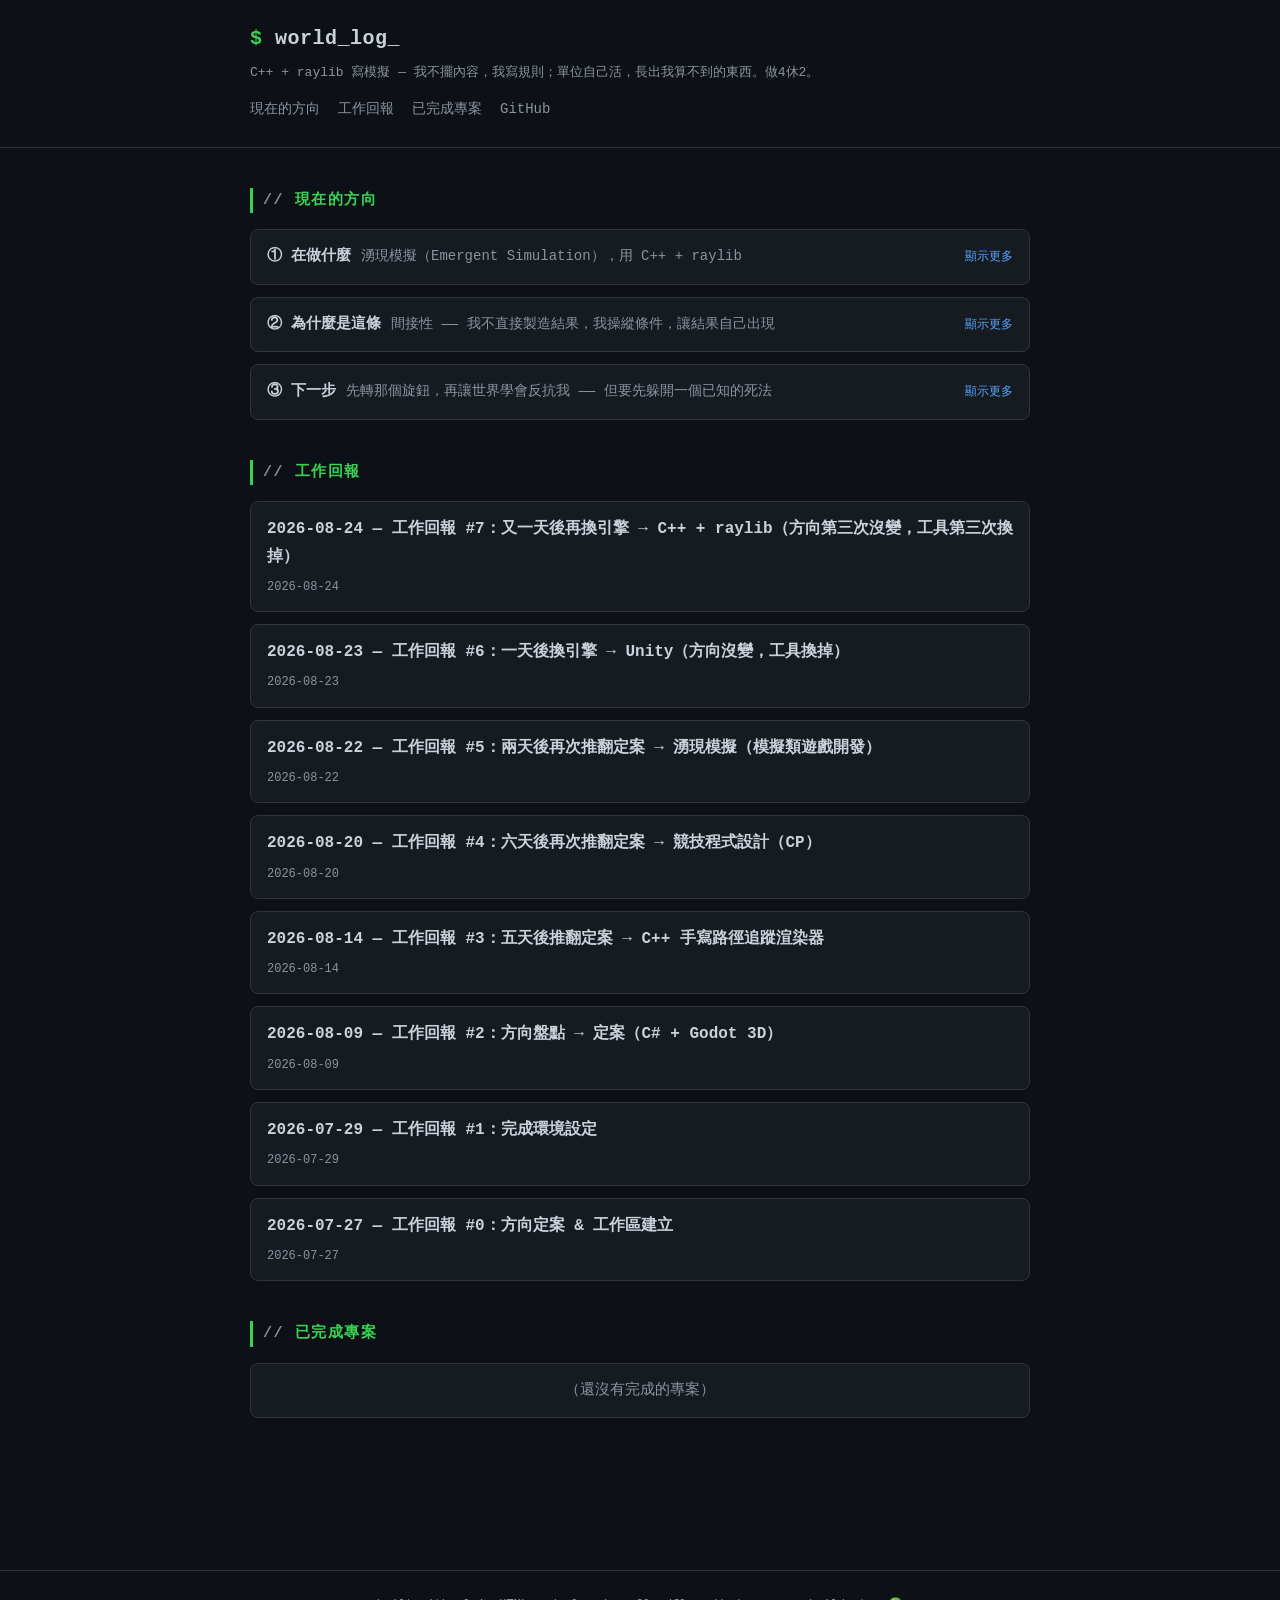
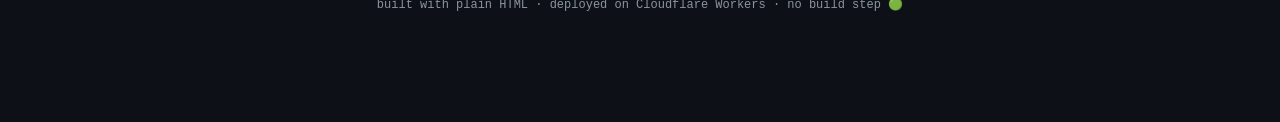
==== commit 4b41a5a1: "方向改版：Unity → C++ + raylib，並新增工作回報 #7 index.html - 頁首標語、meta description、① 標題與標籤全部改成 C++ + raylib - 換" ====
--- a/index.html
+++ b/index.html
@@ -4,7 +4,7 @@
   <meta charset="utf-8">
   <meta name="viewport" content="width=device-width, initial-scale=1">
   <title>工作回報 · 湧現模擬</title>
-  <meta name="description" content="用 C# + Unity 寫模擬：不擺內容，只寫規則，讓一堆自主單位在規則下自己活，長出算不到的東西。做4休2。">
+  <meta name="description" content="用 C++ + raylib 寫模擬：不擺內容，只寫規則，讓一堆自主單位在規則下自己活，長出算不到的東西。做4休2。">
   <link rel="stylesheet" href="assets/style.css">
 </head>
 <body>
@@ -12,7 +12,7 @@
 <header class="site">
   <div class="wrap">
     <a class="brand" href="index.html"><span class="prompt">$</span> world_log<span class="blink">_</span></a>
-    <div class="tagline">C# + Unity 寫模擬 — 我不擺內容，我寫規則；單位自己活，長出我算不到的東西。做4休2。</div>
+    <div class="tagline">C++ + raylib 寫模擬 — 我不擺內容，我寫規則；單位自己活，長出我算不到的東西。做4休2。</div>
     <nav class="site">
       <a href="#now">現在的方向</a>
       <a href="#weekly">工作回報</a>
@@ -32,13 +32,13 @@
         <details>
           <summary>
             <span class="now-title">① 在做什麼</span>
-            <span class="now-lead">湧現模擬（Emergent Simulation），用 C# + Unity</span>
+            <span class="now-lead">湧現模擬（Emergent Simulation），用 C++ + raylib</span>
           </summary>
           <div class="now-body">
             <div class="post-meta">
-              <span class="date">2026-08-22 定案 · 08-23 換引擎</span>
-              <span class="tag">C#</span>
-              <span class="tag">Unity</span>
+              <span class="date">2026-08-22 定案 · 08-24 換引擎</span>
+              <span class="tag">C++</span>
+              <span class="tag">raylib</span>
               <span class="tag">模擬</span>
               <span class="tag">湧現</span>
             </div>
@@ -47,7 +47,9 @@
               <li><strong>第一個系統：蟻群覓食。</strong>300 隻蟲，三條<em>在地</em>規則（每隻蟲只看得到自己周圍 34 px），我唯一能做的事是放食物，<strong>不能命令任何一隻蟲</strong></li>
               <li><strong>結果是蟲道。</strong>沒有任何一行程式碼寫著「形成蟲道」。更意外的是<strong>改道</strong> —— 近的那堆吃完後，蟲群自己把主要路線搬到遠的那堆去，那個決策是費洛蒙衰減造成的，沒有程式碼指揮</li>
               <li><strong>量化過了：</strong>三條規則全開，35 秒運回 569 顆（32.2 顆/秒）；關掉「跟費洛蒙走」那一條剩 204 顆（7.4 顆/秒）。<strong>2.8 倍的效率差來自六行程式碼</strong>，而那六行裡沒有一個字提到「合作」或「最佳化」</li>
-              <li><strong>2026-08-23 換引擎：Godot → Unity。</strong>方向沒變，換的理由是<strong>翻譯稅</strong> —— Godot 的母語是 GDScript，C# 是第二語言，找到的範例九成要先翻譯、而且大量是舊版本的。<strong>「一定要 C#」這個前提在 Godot 生態裡的代價，比在任何地方都高</strong></li>
+              <li><strong>2026-08-24 再換引擎：Unity → C++ + raylib。</strong>方向還是沒變。三個理由：<strong>(1) 語言稅</strong> —— C++ 是我最強的語言（CP 出身），Unity 是 C#（第二強）＋引擎 API 稅，兩份都要付；<strong>(2) 沒有第二個程式</strong> —— 前一天實測踩到 VS 跟 Unity 的 COM 交接爛帳，我的原話是「unity 跟 vs 協作到底是怎樣 沒有用啊」，raylib 從結構上刪掉這個坑：沒有編輯器、沒有場景檔、沒有 <code>.meta</code>、沒有匯入管線；<strong>(3) 立即模式跟湧現模擬同構</strong> —— 我的模擬每幀從狀態陣列重算全世界，這本來就是 immediate mode 的形狀。用保留模式引擎跑它，等於在一個為「一千個有身分的物件」設計的系統上跑「三十萬個沒有身分的數字」，抽象的成本付了，好處一個沒拿到</li>
+              <li><strong>環境是零安裝的：</strong>編譯器（MSVC 14.51）和 CMake（4.3.1）都是 Visual Studio 自帶的，沒有為了 raylib 裝任何新軟體。實測數字 —— 第一次設定（含從原始碼編整個 raylib）<strong>約 90 秒</strong>，改一行 <code>.cpp</code> 重建 <strong>3.3 秒</strong>，執行檔 1.9 MB。另外 raylib 可以用 emscripten 編成幾百 KB 的網頁 wasm，<strong>「做完 → 公開」的距離被壓到最短</strong>，這一項是 Unity WebGL（20–50 MB）給不了的</li>
+              <li><strong>誠實的但書：這是 15 天內第七次工具決定。</strong>前六次死亡<strong>沒有一次是工具造成的</strong> —— 競技程式設計的翻譯稅是零、工具鏈完美，它撐了兩天。共同點一直是「零間接性」。所以換工具解掉的永遠是「可能的」死因，不是已發生的。<strong>如果這次也在六天內死掉，那不會證明 raylib 不好，它會證明工具從來就不是那個變數</strong></li>
             </ul>
           </div>
         </details>
@@ -74,15 +76,25 @@
         <details>
           <summary>
             <span class="now-title">③ 下一步</span>
-            <span class="now-lead">先轉那個旋鈕，再讓世界學會反抗我</span>
+            <span class="now-lead">先轉那個旋鈕，再讓世界學會反抗我 —— 但要先躲開一個已知的死法</span>
           </summary>
           <div class="now-body">
             <ul>
+              <li><strong>★ 「一直往下鑽」其實是三種完全不同的東西，其中一種我死過。</strong>換到 C++ 之後最誘人的念頭是「往下鑽」，但那個詞是三個方向：
+
+                <ul>
+                  <li><strong>A. 實作層</strong>（spatial hash、SIMD、多執行緒）—— 間接性中等。<strong>只有被模擬逼出來才安全</strong>：「naive O(n²) 跑不動了所以我寫空間分割」可以，「我先寫好之後會用到」不行</li>
+                  <li><strong>B. 領域層</strong>（蟲加天敵 → 分工 → 基因 → 演化 → 生態自己長）—— 間接性高。<strong>這是靶心</strong>，粒子系統就贏在這裡</li>
+                  <li><strong>C. 底層層</strong>（丟掉 raylib，自己寫 OpenGL / 軟體光柵 / platform layer）—— <strong>間接性零。這就是 raytrace，我在那條線上只活了六天</strong></li>
+                </ul>
+              </li>
+              <li><strong>而 raylib 的文化引力正好指向 C。</strong>它的「no dependencies」信條、周邊的 Handmade Hero 傳統、社群裡大量「我把 raylib 換掉自己寫了 platform layer」的貼文 —— 整套價值觀都在把人往「自己寫底層」拉，<strong>而且它偽裝成「技術深度」，正好餵我的傲氣</strong>。這不是可能性，是重力：不做任何事就會被拉過去。<strong>判準記下來：每次想往下鑽，先問「這是模擬逼我的，還是我想看底層」。後者就停</strong></li>
+              <li><strong>先把蟻群用 raylib 重寫一遍，當對照實驗。</strong>規則已經懂了，成本只有幾小時，會拿到三個答案：實際冷啟動幾秒（唯一該拿來評估工具的指標，實測不是猜）、沒有 Inspector 滑桿之後調參數變好還變壞、<strong>以及有沒有一次想「我來自己寫個視窗層」—— 那是上面那條重力的測試</strong>。這次重寫<strong>不算</strong>進 <code>E10</code>，那一格已經被蟲道填了</li>
               <li><strong>轉 <code>Decay</code>（費洛蒙衰減率）。</strong>太小 → 蟲道永遠不消失，食物早就吃完了蟲還在跑舊路；太大 → 蟲道還沒成形就沒了。<strong>它就是「探索 vs 利用」的旋鈕</strong>，那個甜點要用眼睛找</li>
               <li><strong>然後加天敵。</strong>五隻蜘蛛、兩條規則。預期會看到蜘蛛<em>自己</em>沿著蟲道巡邏 —— 不是因為有人寫「沿蟲道巡邏」，而是因為蟲道上蟲最多</li>
               <li><strong>而那是一場提前小考。</strong>這條路真正的生死關在第三年：<strong>怎麼造一個我控制不住的世界</strong>。我在星海當上帝爽，是因為對手不受我控制；自己寫的模擬沒有對手，跑三次就看穿了 —— 這就是 Factorio 要有蟲族、RimWorld 要有 story teller、Dwarf Fortress 座右銘是 "Losing is Fun" 的原因</li>
               <li><strong>帶一個儀表板上路：</strong><code>E10</code> = 每做完 10 個系統，有幾個「跑出我沒預期的東西」。<strong>連續三個「無」就是紅色警報</strong>，代表我已經能預測自己的系統了</li>
-              <li><strong>誠實的但書：</strong>五次定案平均壽命 6.5 天，而且每一次都伴隨一份規劃文件。所以真正的證據不是文件寫了幾份，是筆記裡「意外」那一欄有沒有累積</li>
+              <li><strong>誠實的但書：</strong>到今天為止六次定案、七次工具決定，平均壽命約 6 天，而且<strong>每一次都伴隨一份規劃文件、一套架好的環境</strong>。所以真正的證據不是文件寫了幾份、環境架得多漂亮，<strong>是筆記裡「意外」那一欄有沒有累積</strong>。今天的產出是一個能編譯的空專案 —— 那不是進度，那是進度感</li>
             </ul>
           </div>
         </details>
